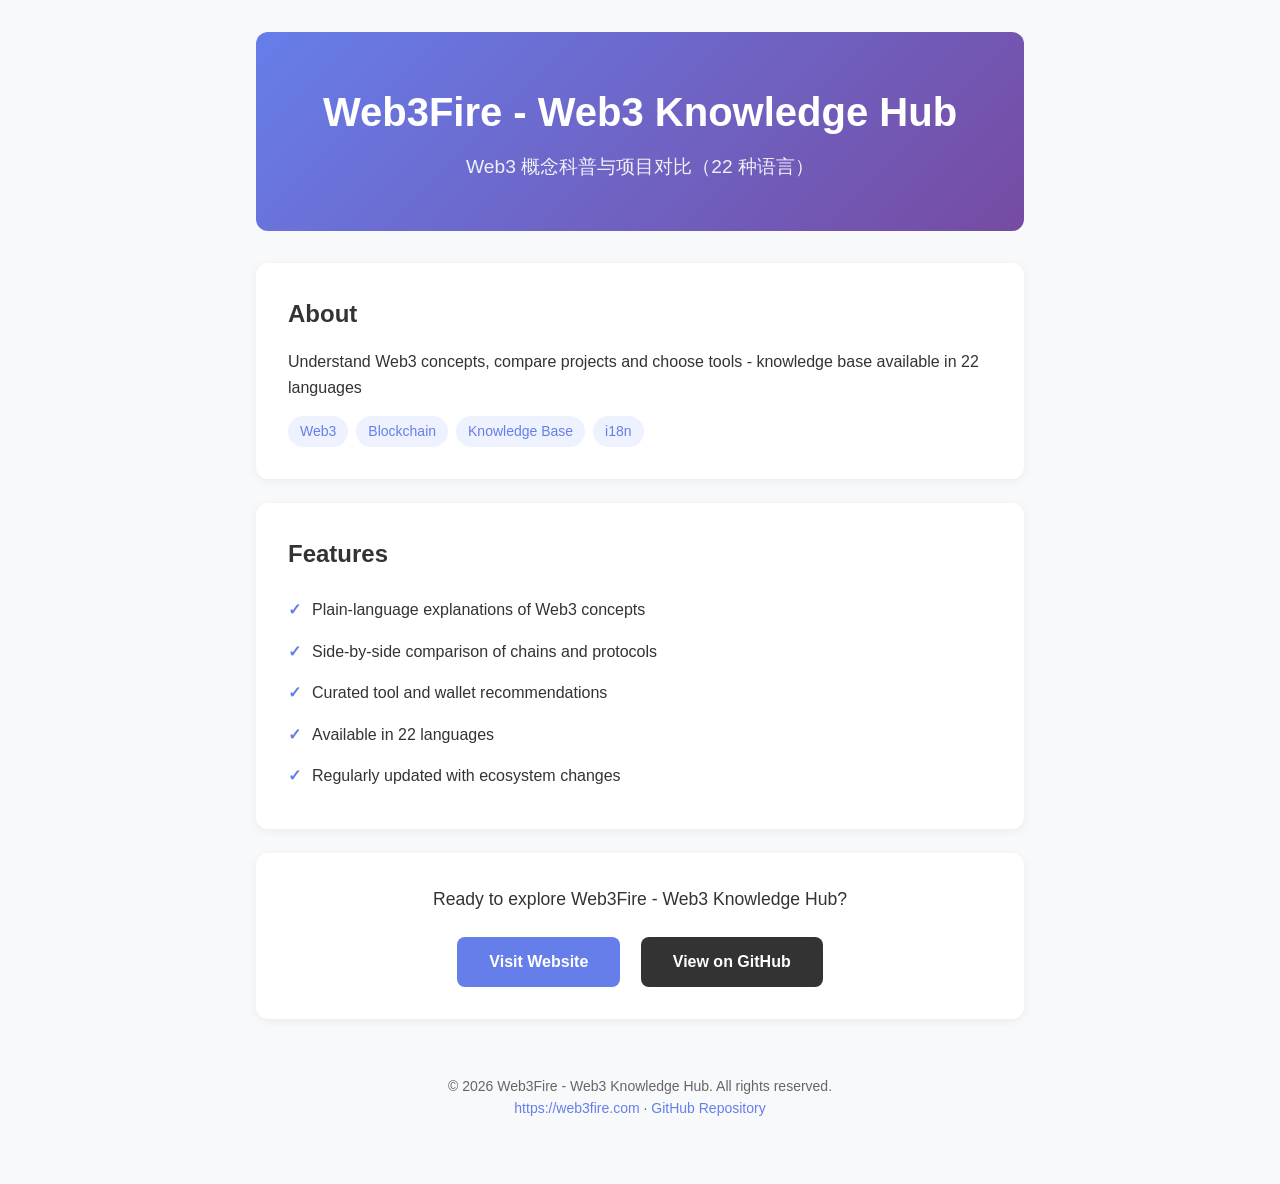
==== index.html @ fac15e90 "docs: add GitHub Pages landing page" ====
<!DOCTYPE html>
<html lang="en">
<head>
  <meta charset="UTF-8">
  <meta name="viewport" content="width=device-width, initial-scale=1.0">
  <title>Web3Fire - Web3 Knowledge Hub - Web3 概念科普与项目对比（22 种语言）</title>
  <meta name="description" content="Understand Web3 concepts, compare projects and choose tools - knowledge base available in 22 languages">
  <meta name="keywords" content="web3, crypto, blockchain, defi, knowledge-base, multilingual, crypto-tools">
  <meta property="og:title" content="Web3Fire - Web3 Knowledge Hub">
  <meta property="og:description" content="Understand Web3 concepts, compare projects and choose tools - knowledge base available in 22 languages">
  <meta property="og:url" content="https://web3fire.com">
  <meta property="og:type" content="website">
  <link rel="canonical" href="https://web3fire.com">
  <style>
    * { margin: 0; padding: 0; box-sizing: border-box; }
    body {
      font-family: -apple-system, BlinkMacSystemFont, 'Segoe UI', Roboto, sans-serif;
      line-height: 1.6; color: #333; background: #f8f9fa;
    }
    .container { max-width: 800px; margin: 0 auto; padding: 2rem 1rem; }
    .hero {
      text-align: center; padding: 3rem 1rem;
      background: linear-gradient(135deg, #667eea 0%, #764ba2 100%);
      color: white; border-radius: 12px; margin-bottom: 2rem;
    }
    .hero h1 { font-size: 2.5rem; margin-bottom: 0.5rem; }
    .hero p { font-size: 1.2rem; opacity: 0.9; }
    .section { background: white; border-radius: 12px; padding: 2rem; margin-bottom: 1.5rem; box-shadow: 0 2px 8px rgba(0,0,0,0.06); }
    .section h2 { font-size: 1.5rem; margin-bottom: 1rem; color: #333; }
    .features { list-style: none; }
    .features li { padding: 0.5rem 0; padding-left: 1.5rem; position: relative; }
    .features li::before { content: "\2713"; position: absolute; left: 0; color: #667eea; font-weight: bold; }
    .badges { display: flex; gap: 0.5rem; flex-wrap: wrap; margin-top: 1rem; }
    .badge { background: #eef2ff; color: #667eea; padding: 0.25rem 0.75rem; border-radius: 20px; font-size: 0.875rem; }
    .cta { text-align: center; padding: 2rem; }
    .btn {
      display: inline-block; padding: 0.75rem 2rem; background: #667eea; color: white;
      text-decoration: none; border-radius: 8px; font-weight: 600; transition: background 0.2s;
    }
    .btn:hover { background: #5568d3; }
    .btn-secondary { background: #333; margin-left: 1rem; }
    .btn-secondary:hover { background: #555; }
    .footer { text-align: center; padding: 2rem; color: #666; font-size: 0.875rem; }
    .footer a { color: #667eea; text-decoration: none; }
  </style>
</head>
<body>
  <div class="container">
    <div class="hero">
      <h1>Web3Fire - Web3 Knowledge Hub</h1>
      <p>Web3 概念科普与项目对比（22 种语言）</p>
    </div>

    <div class="section">
      <h2>About</h2>
      <p>Understand Web3 concepts, compare projects and choose tools - knowledge base available in 22 languages</p>
      <div class="badges">
        <span class="badge">Web3</span>
<span class="badge">Blockchain</span>
<span class="badge">Knowledge Base</span>
<span class="badge">i18n</span>
      </div>
    </div>

    <div class="section">
      <h2>Features</h2>
      <ul class="features">
        <li>Plain-language explanations of Web3 concepts</li>
<li>Side-by-side comparison of chains and protocols</li>
<li>Curated tool and wallet recommendations</li>
<li>Available in 22 languages</li>
<li>Regularly updated with ecosystem changes</li>
      </ul>
    </div>

    <div class="section cta">
      <p style="margin-bottom: 1.5rem; font-size: 1.1rem;">Ready to explore Web3Fire - Web3 Knowledge Hub?</p>
      <a href="https://web3fire.com" class="btn">Visit Website</a>
      <a href="https://github.com/niceyayale/web3fire-web" class="btn btn-secondary">View on GitHub</a>
    </div>

    <div class="footer">
      <p>&copy; 2026 Web3Fire - Web3 Knowledge Hub. All rights reserved.</p>
      <p><a href="https://web3fire.com">https://web3fire.com</a> &middot; <a href="https://github.com/niceyayale/web3fire-web">GitHub Repository</a></p>
    </div>
  </div>
</body>
</html>
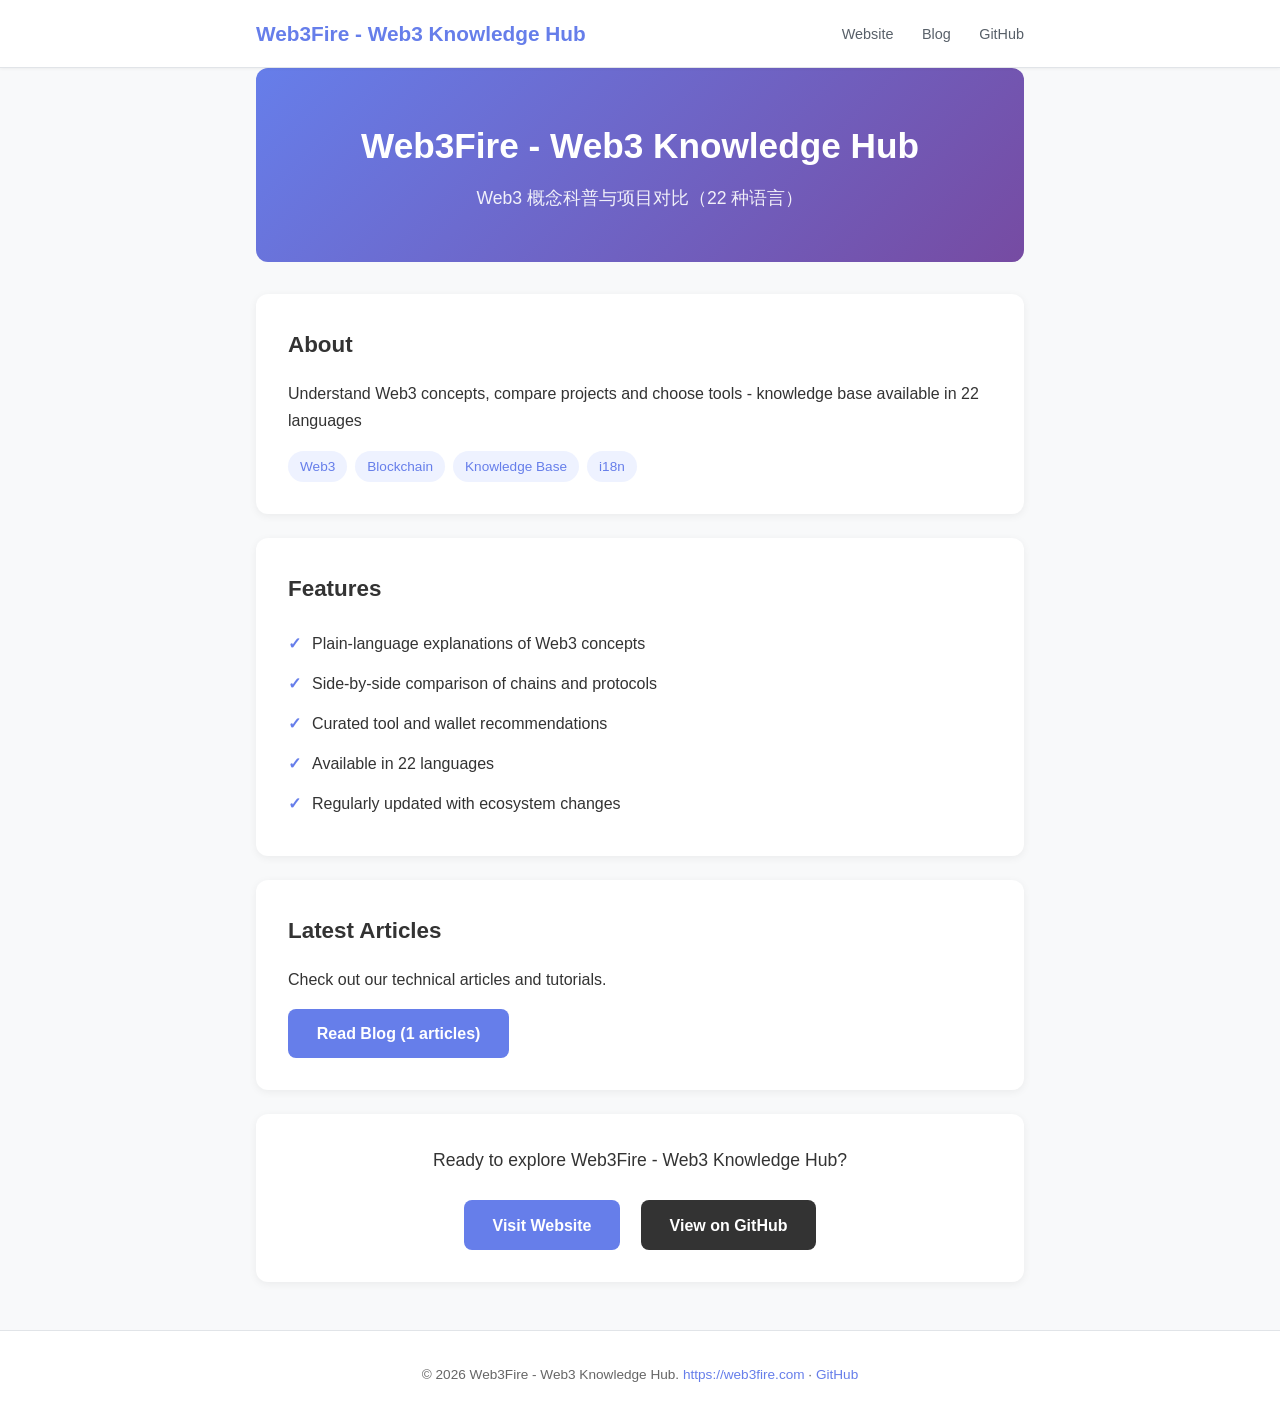
==== commit 83395323: "blog: publish "Top 10 Essential Developer Tools Every Programmer Should Know in 2026"" ====
--- a/index.html
+++ b/index.html
@@ -8,44 +8,24 @@
   <meta name="keywords" content="web3, crypto, blockchain, defi, knowledge-base, multilingual, crypto-tools">
   <meta property="og:title" content="Web3Fire - Web3 Knowledge Hub">
   <meta property="og:description" content="Understand Web3 concepts, compare projects and choose tools - knowledge base available in 22 languages">
-  <meta property="og:url" content="https://web3fire.com">
+  <meta property="og:url" content="https://niceyayale.github.io/web3fire-web/">
   <meta property="og:type" content="website">
-  <link rel="canonical" href="https://web3fire.com">
-  <style>
-    * { margin: 0; padding: 0; box-sizing: border-box; }
-    body {
-      font-family: -apple-system, BlinkMacSystemFont, 'Segoe UI', Roboto, sans-serif;
-      line-height: 1.6; color: #333; background: #f8f9fa;
-    }
-    .container { max-width: 800px; margin: 0 auto; padding: 2rem 1rem; }
-    .hero {
-      text-align: center; padding: 3rem 1rem;
-      background: linear-gradient(135deg, #667eea 0%, #764ba2 100%);
-      color: white; border-radius: 12px; margin-bottom: 2rem;
-    }
-    .hero h1 { font-size: 2.5rem; margin-bottom: 0.5rem; }
-    .hero p { font-size: 1.2rem; opacity: 0.9; }
-    .section { background: white; border-radius: 12px; padding: 2rem; margin-bottom: 1.5rem; box-shadow: 0 2px 8px rgba(0,0,0,0.06); }
-    .section h2 { font-size: 1.5rem; margin-bottom: 1rem; color: #333; }
-    .features { list-style: none; }
-    .features li { padding: 0.5rem 0; padding-left: 1.5rem; position: relative; }
-    .features li::before { content: "\2713"; position: absolute; left: 0; color: #667eea; font-weight: bold; }
-    .badges { display: flex; gap: 0.5rem; flex-wrap: wrap; margin-top: 1rem; }
-    .badge { background: #eef2ff; color: #667eea; padding: 0.25rem 0.75rem; border-radius: 20px; font-size: 0.875rem; }
-    .cta { text-align: center; padding: 2rem; }
-    .btn {
-      display: inline-block; padding: 0.75rem 2rem; background: #667eea; color: white;
-      text-decoration: none; border-radius: 8px; font-weight: 600; transition: background 0.2s;
-    }
-    .btn:hover { background: #5568d3; }
-    .btn-secondary { background: #333; margin-left: 1rem; }
-    .btn-secondary:hover { background: #555; }
-    .footer { text-align: center; padding: 2rem; color: #666; font-size: 0.875rem; }
-    .footer a { color: #667eea; text-decoration: none; }
-  </style>
+  <link rel="canonical" href="https://niceyayale.github.io/web3fire-web/">
+  <link rel="stylesheet" href="https://niceyayale.github.io/web3fire-web/assets/style.css">
 </head>
 <body>
-  <div class="container">
+  <header class="site-header">
+    <div class="container">
+      <a href="https://niceyayale.github.io/web3fire-web/" class="logo">Web3Fire - Web3 Knowledge Hub</a>
+      <nav>
+        <a href="https://web3fire.com">Website</a>
+        <a href="https://niceyayale.github.io/web3fire-web/blog/">Blog</a>
+        <a href="https://github.com/niceyayale/web3fire-web">GitHub</a>
+      </nav>
+    </div>
+  </header>
+
+  <main class="container">
     <div class="hero">
       <h1>Web3Fire - Web3 Knowledge Hub</h1>
       <p>Web3 概念科普与项目对比（22 种语言）</p>
@@ -54,35 +34,37 @@
     <div class="section">
       <h2>About</h2>
       <p>Understand Web3 concepts, compare projects and choose tools - knowledge base available in 22 languages</p>
-      <div class="badges">
-        <span class="badge">Web3</span>
+      <div class="badges"><span class="badge">Web3</span>
 <span class="badge">Blockchain</span>
 <span class="badge">Knowledge Base</span>
-<span class="badge">i18n</span>
-      </div>
+<span class="badge">i18n</span></div>
     </div>
 
     <div class="section">
       <h2>Features</h2>
-      <ul class="features">
-        <li>Plain-language explanations of Web3 concepts</li>
+      <ul class="features"><li>Plain-language explanations of Web3 concepts</li>
 <li>Side-by-side comparison of chains and protocols</li>
 <li>Curated tool and wallet recommendations</li>
 <li>Available in 22 languages</li>
-<li>Regularly updated with ecosystem changes</li>
-      </ul>
+<li>Regularly updated with ecosystem changes</li></ul>
     </div>
-
+    
+    <div class="section">
+      <h2>Latest Articles</h2>
+      <p>Check out our technical articles and tutorials.</p>
+      <p style="margin-top:1rem"><a href="https://niceyayale.github.io/web3fire-web/blog/" class="btn">Read Blog (1 articles)</a></p>
+    </div>
     <div class="section cta">
-      <p style="margin-bottom: 1.5rem; font-size: 1.1rem;">Ready to explore Web3Fire - Web3 Knowledge Hub?</p>
+      <p style="margin-bottom:1.5rem;font-size:1.1rem">Ready to explore Web3Fire - Web3 Knowledge Hub?</p>
       <a href="https://web3fire.com" class="btn">Visit Website</a>
       <a href="https://github.com/niceyayale/web3fire-web" class="btn btn-secondary">View on GitHub</a>
     </div>
+  </main>
 
-    <div class="footer">
-      <p>&copy; 2026 Web3Fire - Web3 Knowledge Hub. All rights reserved.</p>
-      <p><a href="https://web3fire.com">https://web3fire.com</a> &middot; <a href="https://github.com/niceyayale/web3fire-web">GitHub Repository</a></p>
+  <footer class="site-footer">
+    <div class="container">
+      <p>&copy; 2026 Web3Fire - Web3 Knowledge Hub. <a href="https://web3fire.com">https://web3fire.com</a> &middot; <a href="https://github.com/niceyayale/web3fire-web">GitHub</a></p>
     </div>
-  </div>
+  </footer>
 </body>
 </html>
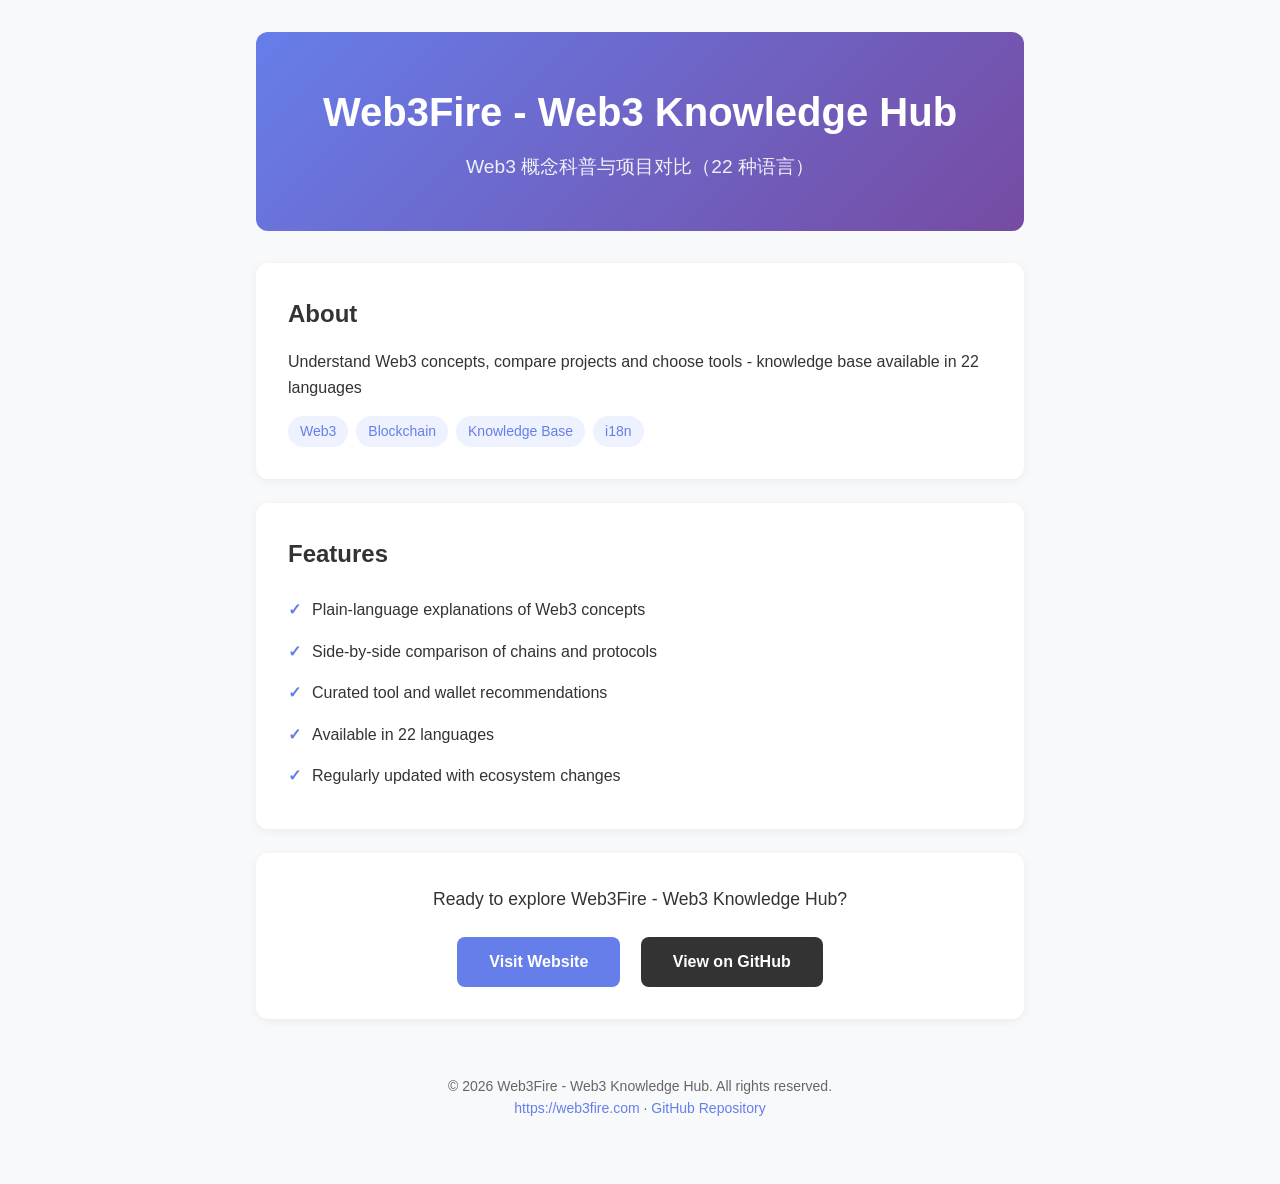
==== commit fa8bd905: "docs: add GitHub Pages landing page" ====
--- a/index.html
+++ b/index.html
@@ -8,24 +8,44 @@
   <meta name="keywords" content="web3, crypto, blockchain, defi, knowledge-base, multilingual, crypto-tools">
   <meta property="og:title" content="Web3Fire - Web3 Knowledge Hub">
   <meta property="og:description" content="Understand Web3 concepts, compare projects and choose tools - knowledge base available in 22 languages">
-  <meta property="og:url" content="https://niceyayale.github.io/web3fire-web/">
+  <meta property="og:url" content="https://web3fire.com">
   <meta property="og:type" content="website">
-  <link rel="canonical" href="https://niceyayale.github.io/web3fire-web/">
-  <link rel="stylesheet" href="https://niceyayale.github.io/web3fire-web/assets/style.css">
+  <link rel="canonical" href="https://web3fire.com">
+  <style>
+    * { margin: 0; padding: 0; box-sizing: border-box; }
+    body {
+      font-family: -apple-system, BlinkMacSystemFont, 'Segoe UI', Roboto, sans-serif;
+      line-height: 1.6; color: #333; background: #f8f9fa;
+    }
+    .container { max-width: 800px; margin: 0 auto; padding: 2rem 1rem; }
+    .hero {
+      text-align: center; padding: 3rem 1rem;
+      background: linear-gradient(135deg, #667eea 0%, #764ba2 100%);
+      color: white; border-radius: 12px; margin-bottom: 2rem;
+    }
+    .hero h1 { font-size: 2.5rem; margin-bottom: 0.5rem; }
+    .hero p { font-size: 1.2rem; opacity: 0.9; }
+    .section { background: white; border-radius: 12px; padding: 2rem; margin-bottom: 1.5rem; box-shadow: 0 2px 8px rgba(0,0,0,0.06); }
+    .section h2 { font-size: 1.5rem; margin-bottom: 1rem; color: #333; }
+    .features { list-style: none; }
+    .features li { padding: 0.5rem 0; padding-left: 1.5rem; position: relative; }
+    .features li::before { content: "\2713"; position: absolute; left: 0; color: #667eea; font-weight: bold; }
+    .badges { display: flex; gap: 0.5rem; flex-wrap: wrap; margin-top: 1rem; }
+    .badge { background: #eef2ff; color: #667eea; padding: 0.25rem 0.75rem; border-radius: 20px; font-size: 0.875rem; }
+    .cta { text-align: center; padding: 2rem; }
+    .btn {
+      display: inline-block; padding: 0.75rem 2rem; background: #667eea; color: white;
+      text-decoration: none; border-radius: 8px; font-weight: 600; transition: background 0.2s;
+    }
+    .btn:hover { background: #5568d3; }
+    .btn-secondary { background: #333; margin-left: 1rem; }
+    .btn-secondary:hover { background: #555; }
+    .footer { text-align: center; padding: 2rem; color: #666; font-size: 0.875rem; }
+    .footer a { color: #667eea; text-decoration: none; }
+  </style>
 </head>
 <body>
-  <header class="site-header">
-    <div class="container">
-      <a href="https://niceyayale.github.io/web3fire-web/" class="logo">Web3Fire - Web3 Knowledge Hub</a>
-      <nav>
-        <a href="https://web3fire.com">Website</a>
-        <a href="https://niceyayale.github.io/web3fire-web/blog/">Blog</a>
-        <a href="https://github.com/niceyayale/web3fire-web">GitHub</a>
-      </nav>
-    </div>
-  </header>
-
-  <main class="container">
+  <div class="container">
     <div class="hero">
       <h1>Web3Fire - Web3 Knowledge Hub</h1>
       <p>Web3 概念科普与项目对比（22 种语言）</p>
@@ -34,37 +54,35 @@
     <div class="section">
       <h2>About</h2>
       <p>Understand Web3 concepts, compare projects and choose tools - knowledge base available in 22 languages</p>
-      <div class="badges"><span class="badge">Web3</span>
+      <div class="badges">
+        <span class="badge">Web3</span>
 <span class="badge">Blockchain</span>
 <span class="badge">Knowledge Base</span>
-<span class="badge">i18n</span></div>
+<span class="badge">i18n</span>
+      </div>
     </div>
 
     <div class="section">
       <h2>Features</h2>
-      <ul class="features"><li>Plain-language explanations of Web3 concepts</li>
+      <ul class="features">
+        <li>Plain-language explanations of Web3 concepts</li>
 <li>Side-by-side comparison of chains and protocols</li>
 <li>Curated tool and wallet recommendations</li>
 <li>Available in 22 languages</li>
-<li>Regularly updated with ecosystem changes</li></ul>
+<li>Regularly updated with ecosystem changes</li>
+      </ul>
     </div>
-    
-    <div class="section">
-      <h2>Latest Articles</h2>
-      <p>Check out our technical articles and tutorials.</p>
-      <p style="margin-top:1rem"><a href="https://niceyayale.github.io/web3fire-web/blog/" class="btn">Read Blog (1 articles)</a></p>
-    </div>
+
     <div class="section cta">
-      <p style="margin-bottom:1.5rem;font-size:1.1rem">Ready to explore Web3Fire - Web3 Knowledge Hub?</p>
+      <p style="margin-bottom: 1.5rem; font-size: 1.1rem;">Ready to explore Web3Fire - Web3 Knowledge Hub?</p>
       <a href="https://web3fire.com" class="btn">Visit Website</a>
       <a href="https://github.com/niceyayale/web3fire-web" class="btn btn-secondary">View on GitHub</a>
     </div>
-  </main>
 
-  <footer class="site-footer">
-    <div class="container">
-      <p>&copy; 2026 Web3Fire - Web3 Knowledge Hub. <a href="https://web3fire.com">https://web3fire.com</a> &middot; <a href="https://github.com/niceyayale/web3fire-web">GitHub</a></p>
+    <div class="footer">
+      <p>&copy; 2026 Web3Fire - Web3 Knowledge Hub. All rights reserved.</p>
+      <p><a href="https://web3fire.com">https://web3fire.com</a> &middot; <a href="https://github.com/niceyayale/web3fire-web">GitHub Repository</a></p>
     </div>
-  </footer>
+  </div>
 </body>
 </html>
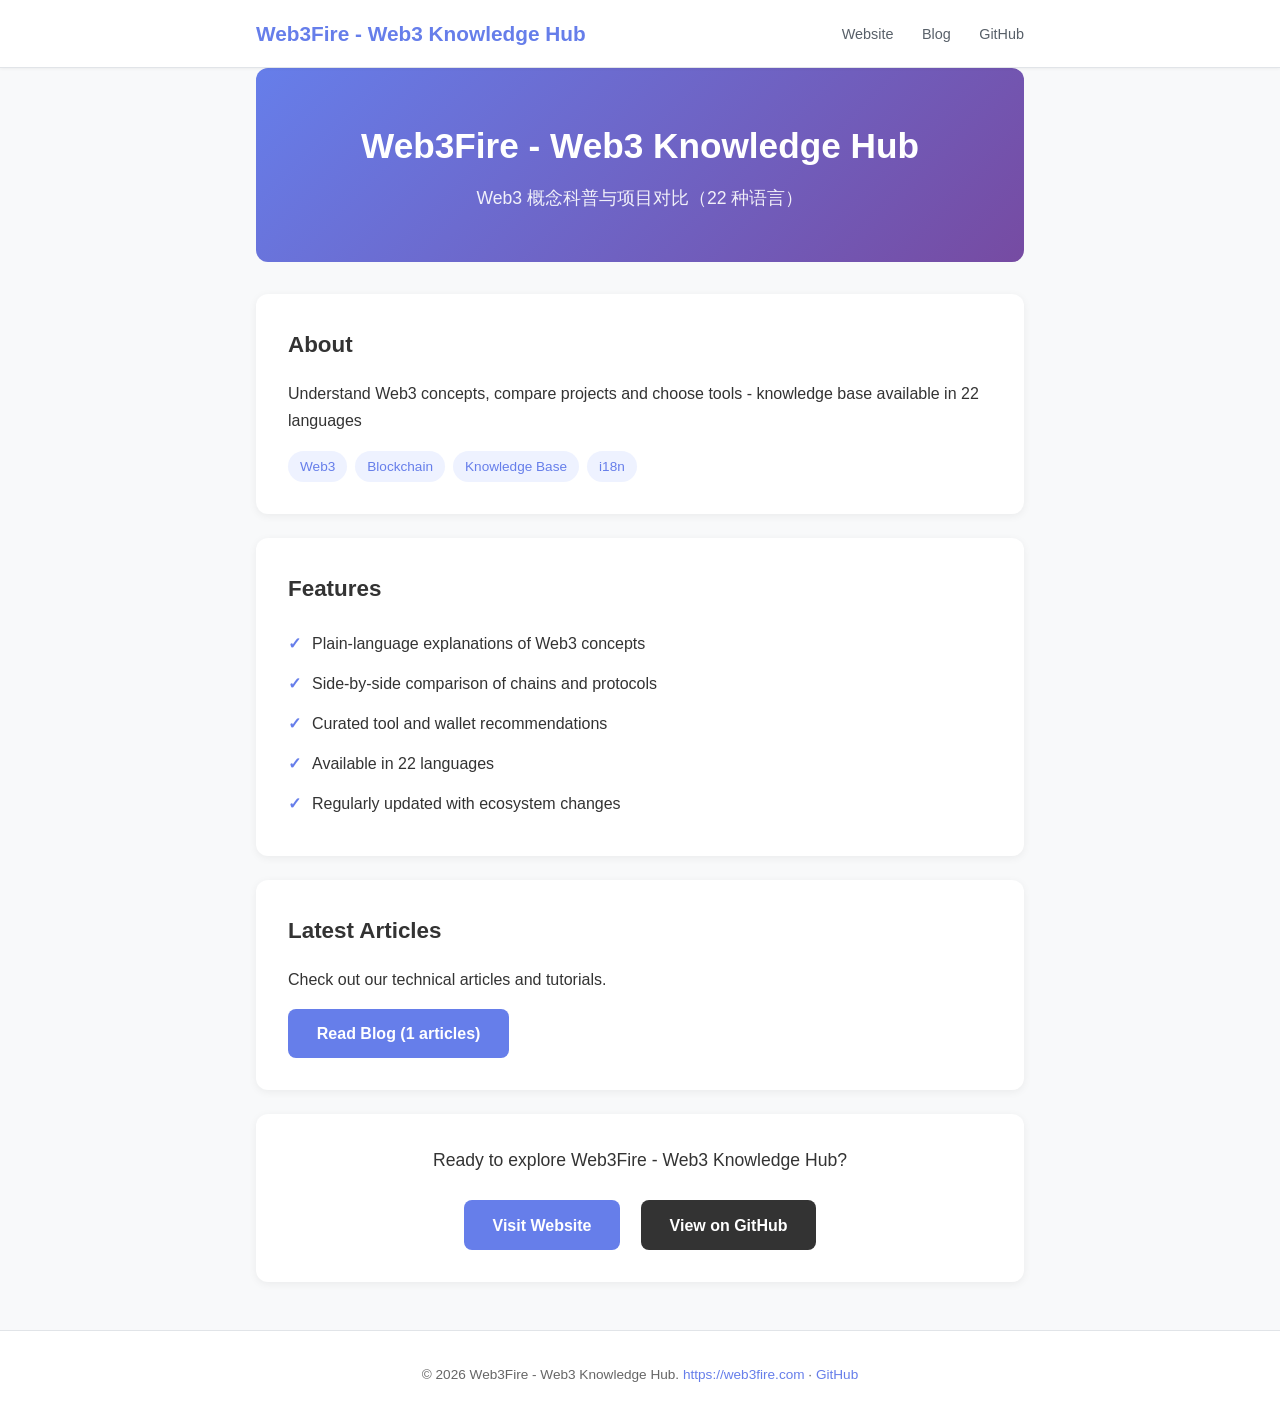
==== commit 5cde904d: "blog: publish "Top 10 Essential Developer Tools Every Programmer Should Know in 2026"" ====
--- a/index.html
+++ b/index.html
@@ -8,44 +8,24 @@
   <meta name="keywords" content="web3, crypto, blockchain, defi, knowledge-base, multilingual, crypto-tools">
   <meta property="og:title" content="Web3Fire - Web3 Knowledge Hub">
   <meta property="og:description" content="Understand Web3 concepts, compare projects and choose tools - knowledge base available in 22 languages">
-  <meta property="og:url" content="https://web3fire.com">
+  <meta property="og:url" content="https://niceyayale.github.io/web3fire-web/">
   <meta property="og:type" content="website">
-  <link rel="canonical" href="https://web3fire.com">
-  <style>
-    * { margin: 0; padding: 0; box-sizing: border-box; }
-    body {
-      font-family: -apple-system, BlinkMacSystemFont, 'Segoe UI', Roboto, sans-serif;
-      line-height: 1.6; color: #333; background: #f8f9fa;
-    }
-    .container { max-width: 800px; margin: 0 auto; padding: 2rem 1rem; }
-    .hero {
-      text-align: center; padding: 3rem 1rem;
-      background: linear-gradient(135deg, #667eea 0%, #764ba2 100%);
-      color: white; border-radius: 12px; margin-bottom: 2rem;
-    }
-    .hero h1 { font-size: 2.5rem; margin-bottom: 0.5rem; }
-    .hero p { font-size: 1.2rem; opacity: 0.9; }
-    .section { background: white; border-radius: 12px; padding: 2rem; margin-bottom: 1.5rem; box-shadow: 0 2px 8px rgba(0,0,0,0.06); }
-    .section h2 { font-size: 1.5rem; margin-bottom: 1rem; color: #333; }
-    .features { list-style: none; }
-    .features li { padding: 0.5rem 0; padding-left: 1.5rem; position: relative; }
-    .features li::before { content: "\2713"; position: absolute; left: 0; color: #667eea; font-weight: bold; }
-    .badges { display: flex; gap: 0.5rem; flex-wrap: wrap; margin-top: 1rem; }
-    .badge { background: #eef2ff; color: #667eea; padding: 0.25rem 0.75rem; border-radius: 20px; font-size: 0.875rem; }
-    .cta { text-align: center; padding: 2rem; }
-    .btn {
-      display: inline-block; padding: 0.75rem 2rem; background: #667eea; color: white;
-      text-decoration: none; border-radius: 8px; font-weight: 600; transition: background 0.2s;
-    }
-    .btn:hover { background: #5568d3; }
-    .btn-secondary { background: #333; margin-left: 1rem; }
-    .btn-secondary:hover { background: #555; }
-    .footer { text-align: center; padding: 2rem; color: #666; font-size: 0.875rem; }
-    .footer a { color: #667eea; text-decoration: none; }
-  </style>
+  <link rel="canonical" href="https://niceyayale.github.io/web3fire-web/">
+  <link rel="stylesheet" href="https://niceyayale.github.io/web3fire-web/assets/style.css">
 </head>
 <body>
-  <div class="container">
+  <header class="site-header">
+    <div class="container">
+      <a href="https://niceyayale.github.io/web3fire-web/" class="logo">Web3Fire - Web3 Knowledge Hub</a>
+      <nav>
+        <a href="https://web3fire.com">Website</a>
+        <a href="https://niceyayale.github.io/web3fire-web/blog/">Blog</a>
+        <a href="https://github.com/niceyayale/web3fire-web">GitHub</a>
+      </nav>
+    </div>
+  </header>
+
+  <main class="container">
     <div class="hero">
       <h1>Web3Fire - Web3 Knowledge Hub</h1>
       <p>Web3 概念科普与项目对比（22 种语言）</p>
@@ -54,35 +34,37 @@
     <div class="section">
       <h2>About</h2>
       <p>Understand Web3 concepts, compare projects and choose tools - knowledge base available in 22 languages</p>
-      <div class="badges">
-        <span class="badge">Web3</span>
+      <div class="badges"><span class="badge">Web3</span>
 <span class="badge">Blockchain</span>
 <span class="badge">Knowledge Base</span>
-<span class="badge">i18n</span>
-      </div>
+<span class="badge">i18n</span></div>
     </div>
 
     <div class="section">
       <h2>Features</h2>
-      <ul class="features">
-        <li>Plain-language explanations of Web3 concepts</li>
+      <ul class="features"><li>Plain-language explanations of Web3 concepts</li>
 <li>Side-by-side comparison of chains and protocols</li>
 <li>Curated tool and wallet recommendations</li>
 <li>Available in 22 languages</li>
-<li>Regularly updated with ecosystem changes</li>
-      </ul>
+<li>Regularly updated with ecosystem changes</li></ul>
     </div>
-
+    
+    <div class="section">
+      <h2>Latest Articles</h2>
+      <p>Check out our technical articles and tutorials.</p>
+      <p style="margin-top:1rem"><a href="https://niceyayale.github.io/web3fire-web/blog/" class="btn">Read Blog (1 articles)</a></p>
+    </div>
     <div class="section cta">
-      <p style="margin-bottom: 1.5rem; font-size: 1.1rem;">Ready to explore Web3Fire - Web3 Knowledge Hub?</p>
+      <p style="margin-bottom:1.5rem;font-size:1.1rem">Ready to explore Web3Fire - Web3 Knowledge Hub?</p>
       <a href="https://web3fire.com" class="btn">Visit Website</a>
       <a href="https://github.com/niceyayale/web3fire-web" class="btn btn-secondary">View on GitHub</a>
     </div>
+  </main>
 
-    <div class="footer">
-      <p>&copy; 2026 Web3Fire - Web3 Knowledge Hub. All rights reserved.</p>
-      <p><a href="https://web3fire.com">https://web3fire.com</a> &middot; <a href="https://github.com/niceyayale/web3fire-web">GitHub Repository</a></p>
+  <footer class="site-footer">
+    <div class="container">
+      <p>&copy; 2026 Web3Fire - Web3 Knowledge Hub. <a href="https://web3fire.com">https://web3fire.com</a> &middot; <a href="https://github.com/niceyayale/web3fire-web">GitHub</a></p>
     </div>
-  </div>
+  </footer>
 </body>
 </html>
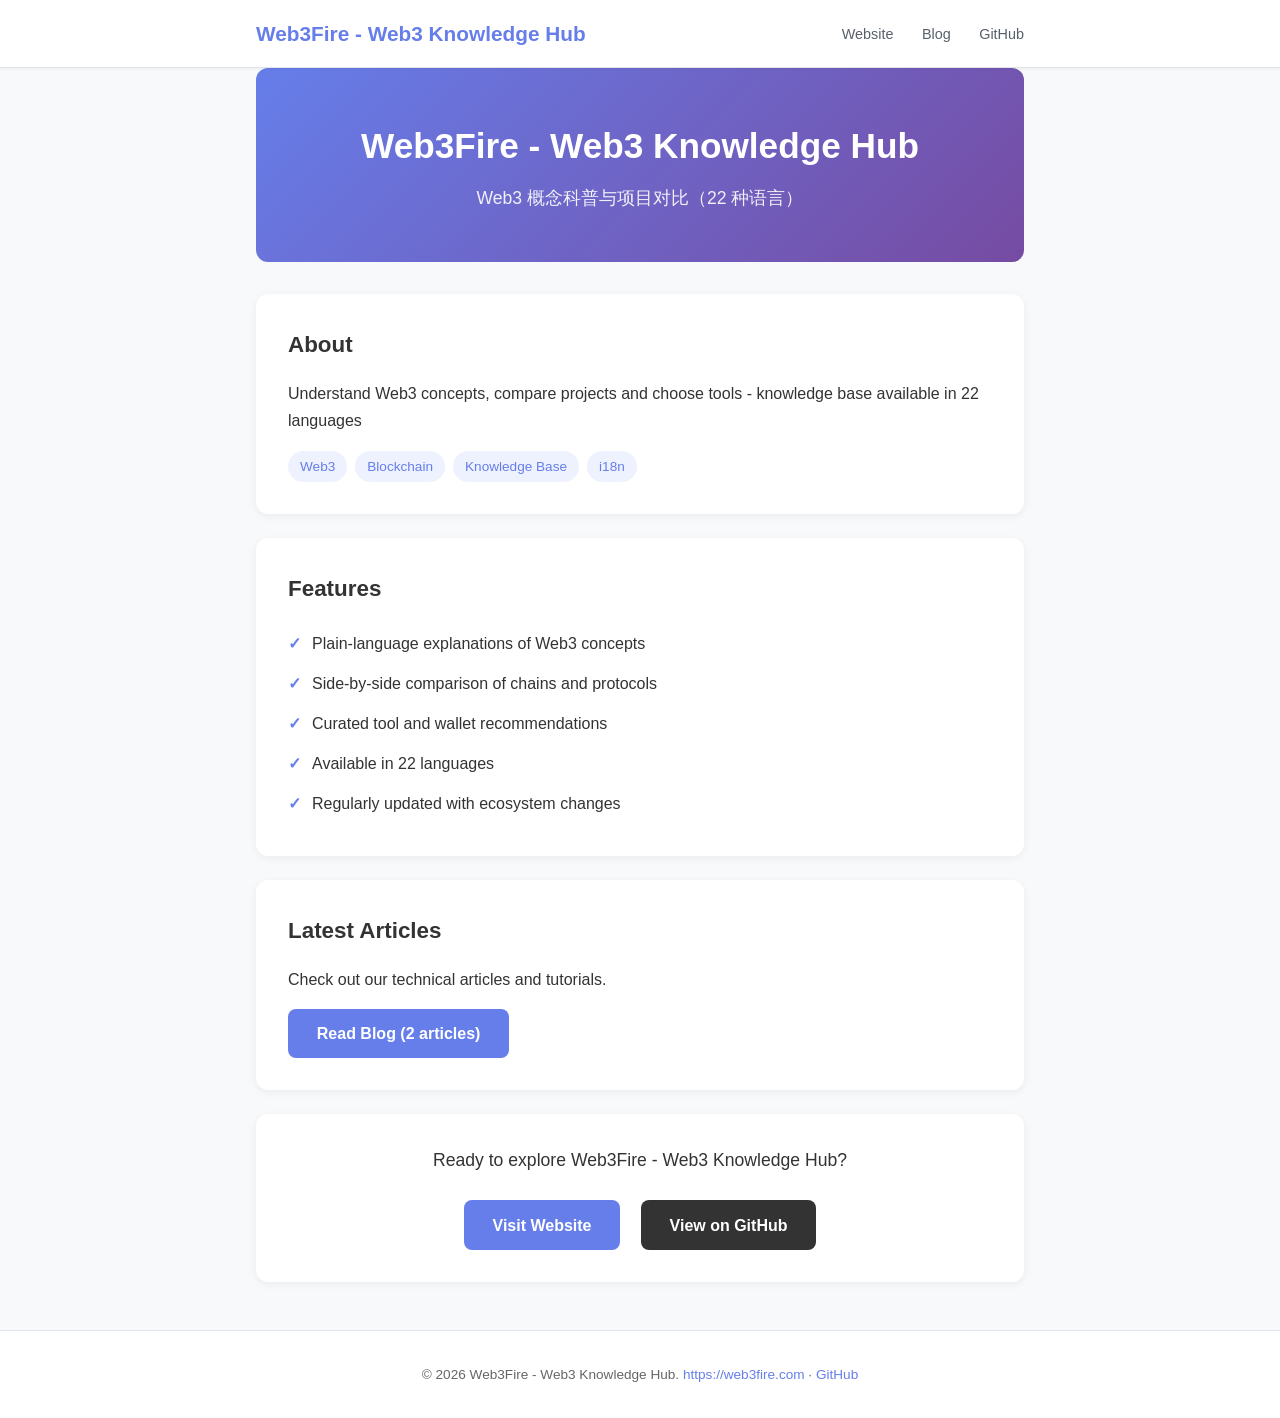
==== commit d6d1d719: "blog: publish "Web3 Core Architecture, Practical Use Cases, and Step-by-Step Developer Onboarding Gu" ====
--- a/index.html
+++ b/index.html
@@ -52,7 +52,7 @@
     <div class="section">
       <h2>Latest Articles</h2>
       <p>Check out our technical articles and tutorials.</p>
-      <p style="margin-top:1rem"><a href="https://niceyayale.github.io/web3fire-web/blog/" class="btn">Read Blog (1 articles)</a></p>
+      <p style="margin-top:1rem"><a href="https://niceyayale.github.io/web3fire-web/blog/" class="btn">Read Blog (2 articles)</a></p>
     </div>
     <div class="section cta">
       <p style="margin-bottom:1.5rem;font-size:1.1rem">Ready to explore Web3Fire - Web3 Knowledge Hub?</p>
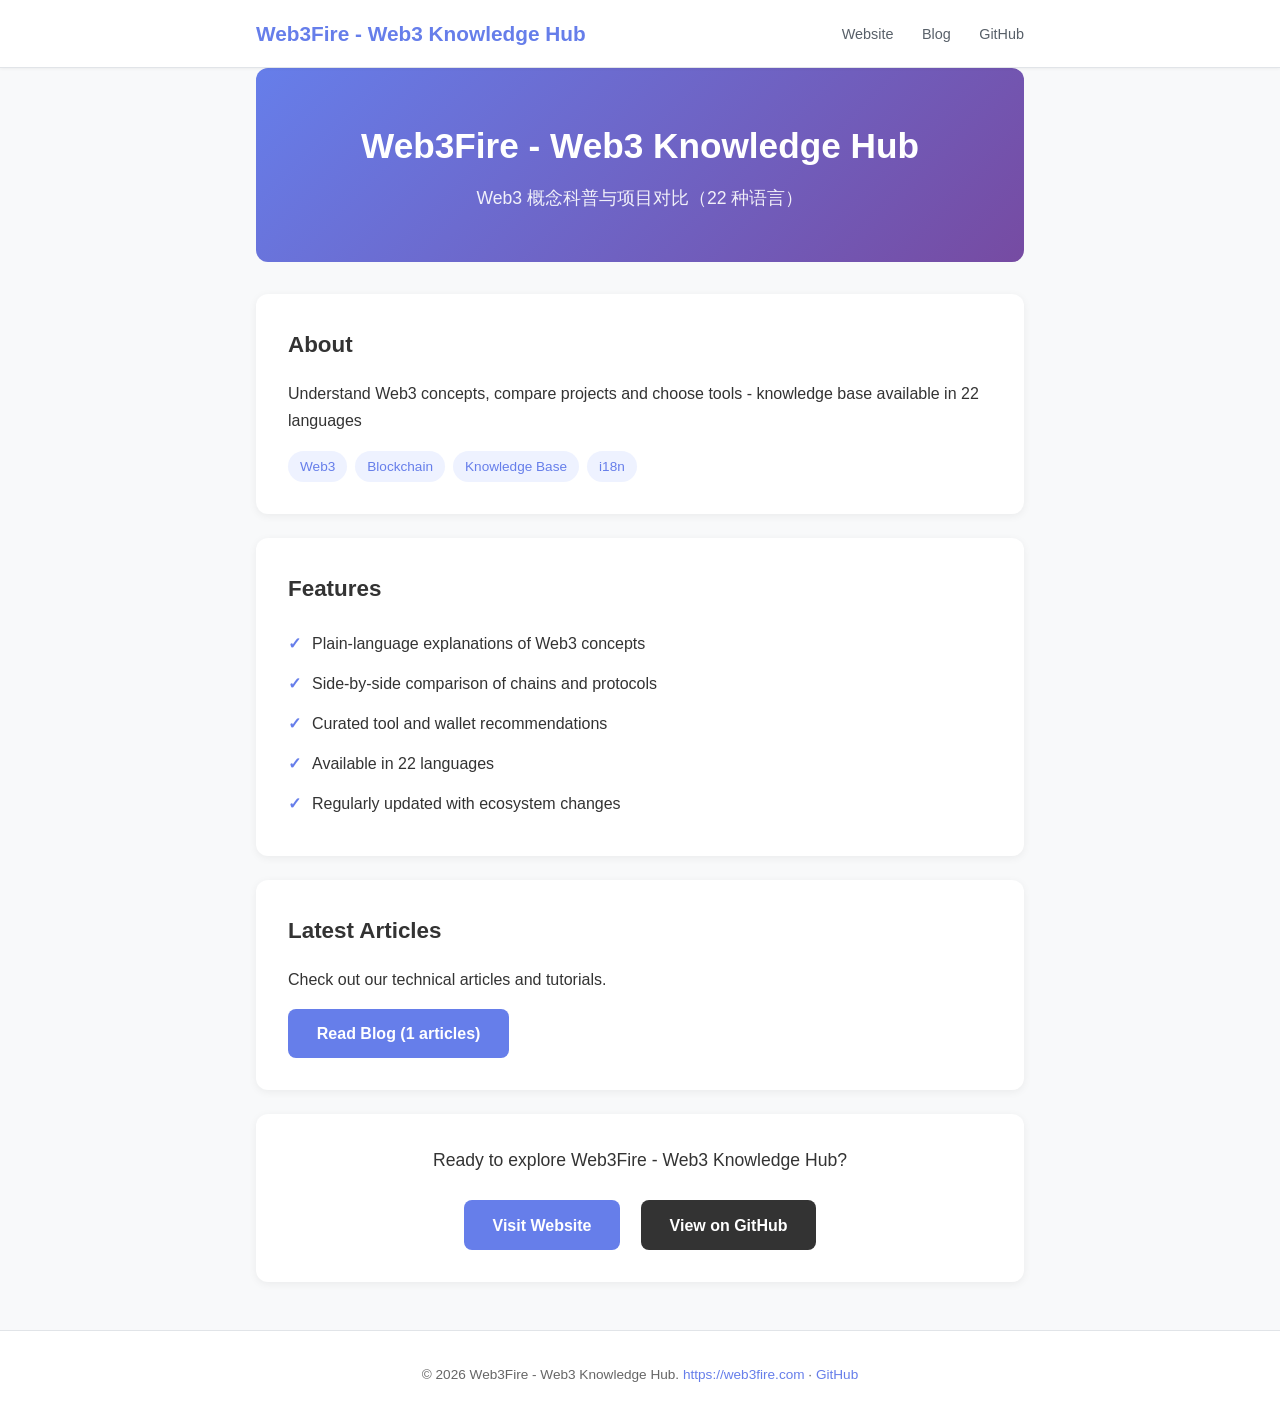
==== commit 586d0fd0: "chore: remove off-topic legacy article "top-10-essential-developer-tools-every-programmer-should-kno" ====
--- a/index.html
+++ b/index.html
@@ -52,7 +52,7 @@
     <div class="section">
       <h2>Latest Articles</h2>
       <p>Check out our technical articles and tutorials.</p>
-      <p style="margin-top:1rem"><a href="https://niceyayale.github.io/web3fire-web/blog/" class="btn">Read Blog (2 articles)</a></p>
+      <p style="margin-top:1rem"><a href="https://niceyayale.github.io/web3fire-web/blog/" class="btn">Read Blog (1 articles)</a></p>
     </div>
     <div class="section cta">
       <p style="margin-bottom:1.5rem;font-size:1.1rem">Ready to explore Web3Fire - Web3 Knowledge Hub?</p>
